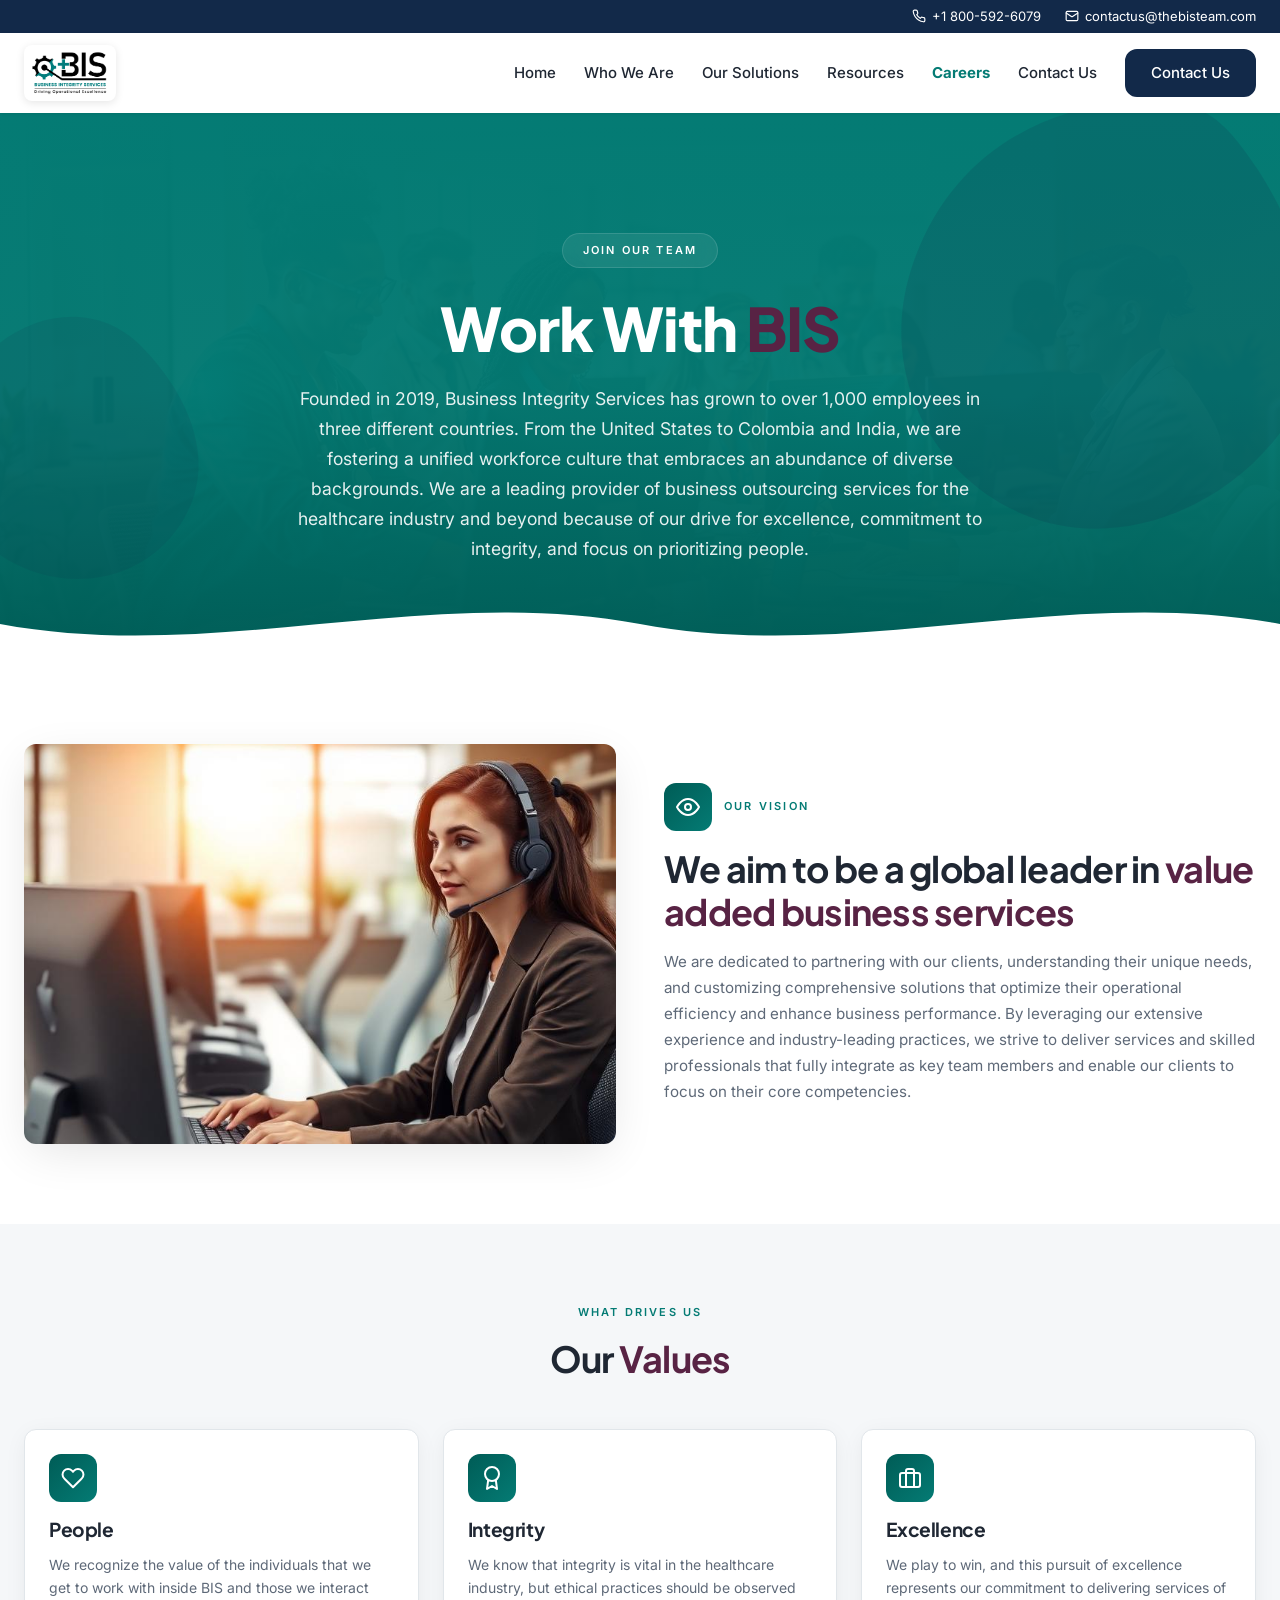
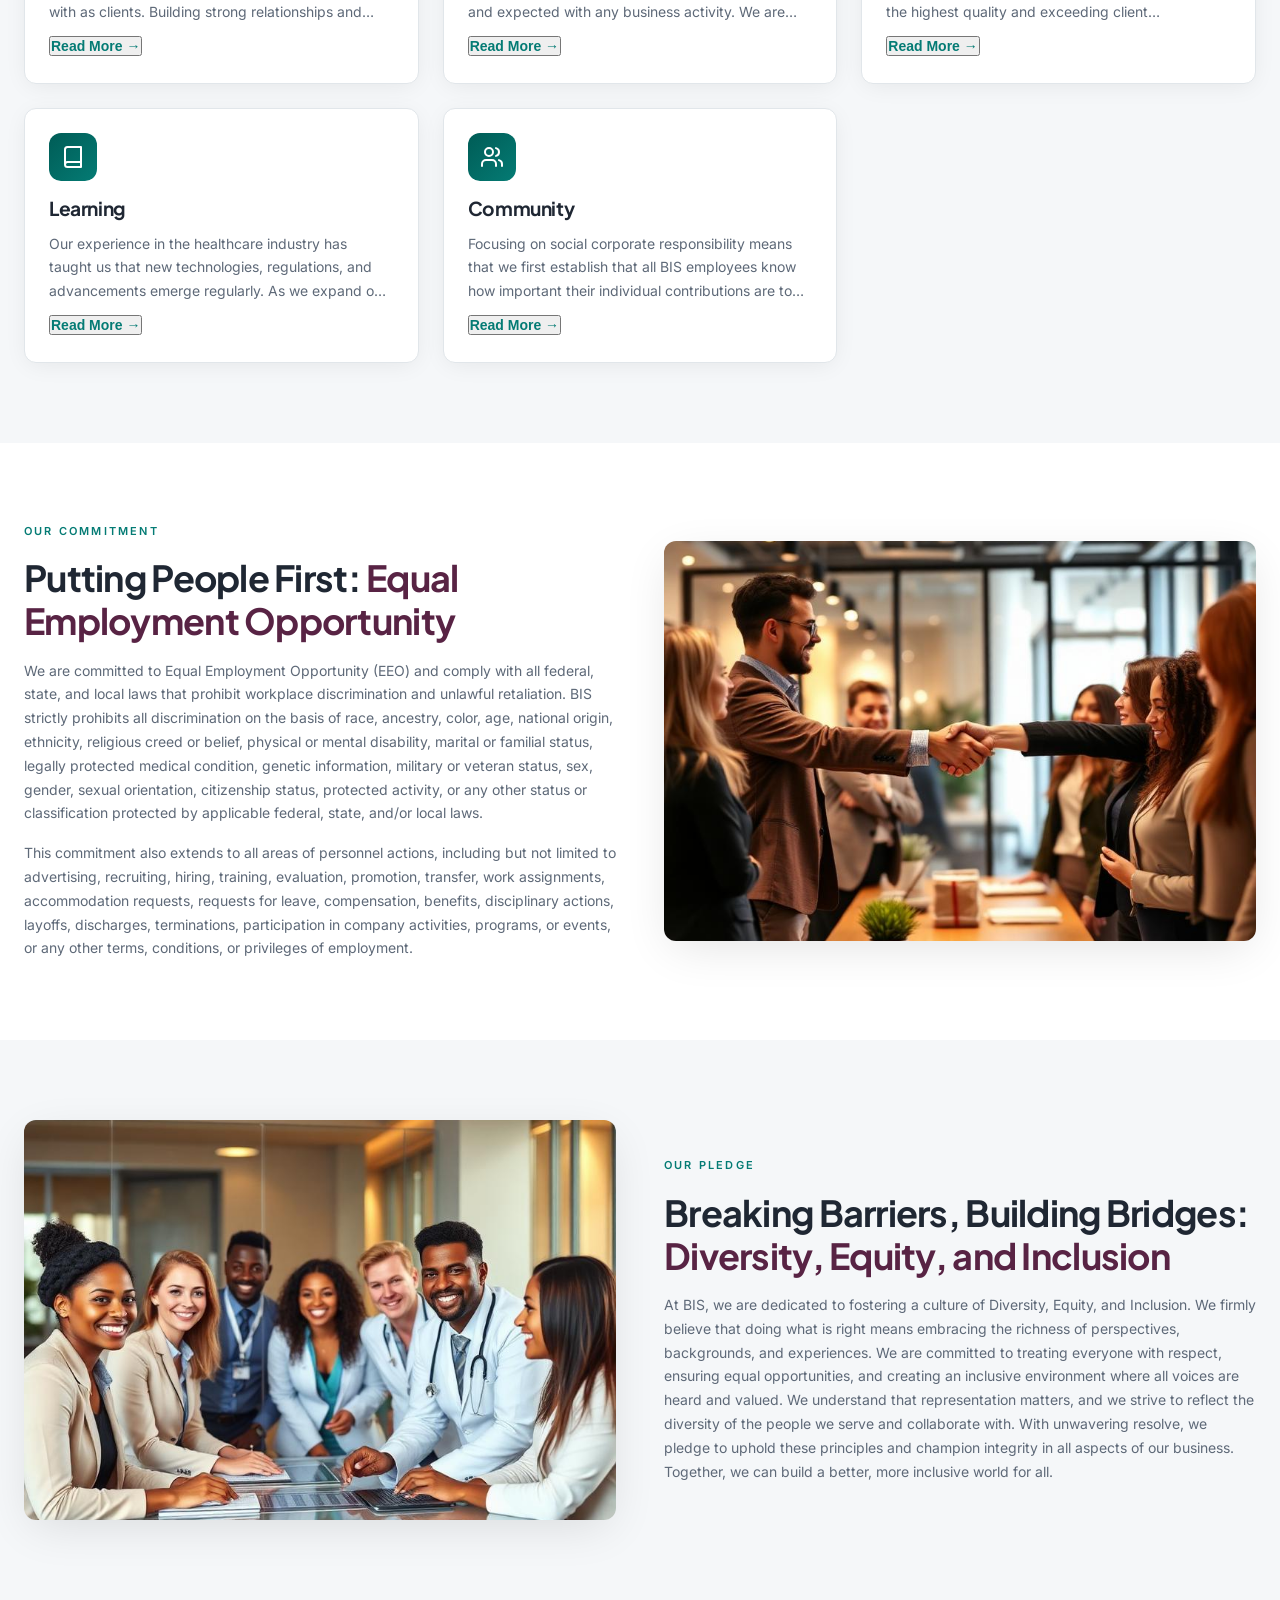
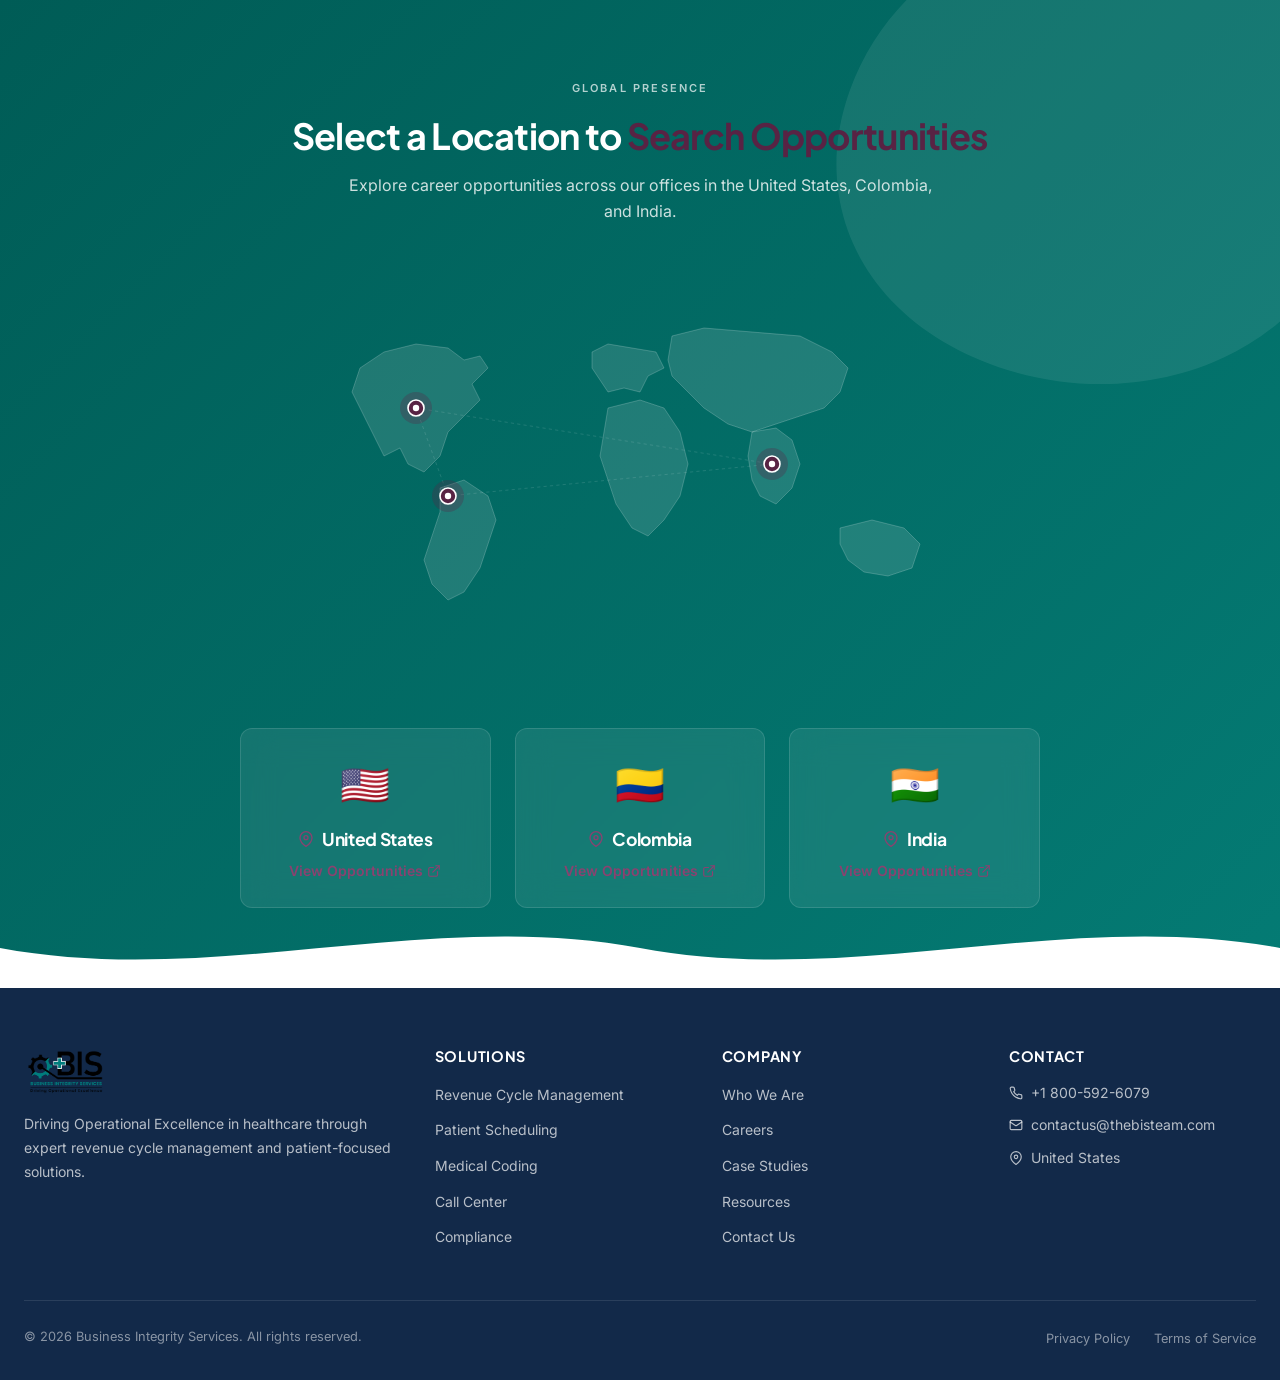
==== bis-careers.html @ 7040724e "Changes Co-authored-by: nihaafthm-ai <238496490+nihaafthm-ai@users.noreply.github.com>" ====
<!DOCTYPE html>
<html lang="en">
<head>
<meta charset="UTF-8"/>
<meta name="viewport" content="width=device-width, initial-scale=1.0"/>
<title>Careers - Business Integrity Services</title>
<meta name="description" content="Join the BIS team. Explore career opportunities across the United States, Colombia, and India."/>
<link rel="preconnect" href="https://fonts.googleapis.com"/>
<link rel="preconnect" href="https://fonts.gstatic.com" crossorigin/>
<link href="https://fonts.googleapis.com/css2?family=Plus+Jakarta+Sans:wght@400;500;600;700;800&family=Inter:wght@300;400;500;600;700;800&display=swap" rel="stylesheet"/>
<style>
*,*::before,*::after{box-sizing:border-box;margin:0;padding:0}
:root{
--teal:#047B74;--teal-dark:#005c56;--navy:hsl(215,60%,18%);--navy-light:hsl(215,45%,28%);
--gold:hsl(322,43%,24%);--gold-light:hsl(322,35%,40%);
--bg:#ffffff;--fg:hsl(215,25%,16%);--muted:hsl(215,12%,42%);--section-alt:hsl(210,25%,97%);
--border:hsl(210,18%,90%);--radius:0.75rem;
}
body{font-family:'Inter',sans-serif;color:var(--fg);background:var(--bg);-webkit-font-smoothing:antialiased;line-height:1.6}
h1,h2,h3,h4,h5,h6{font-family:'Plus Jakarta Sans',sans-serif !important;letter-spacing:-0.02em;line-height:1.2}
a{text-decoration:none;color:inherit}
img{max-width:100%;height:auto;display:block}

/* Navbar */
.topbar{background:var(--navy);color:#fff;padding:6px 0;font-size:13px}
.topbar-inner{max-width:1280px;margin:0 auto;padding:0 24px;display:flex;justify-content:flex-end;gap:24px;align-items:center}
.topbar a{color:#fff;display:flex;align-items:center;gap:6px}
.navbar{background:#fff;padding:12px 0;position:sticky;top:0;z-index:100;box-shadow:0 1px 3px rgba(0,0,0,0.08)}
.nav-inner{max-width:1280px;margin:0 auto;padding:0 24px;display:flex;align-items:center;justify-content:space-between}
.nav-logo img{height:56px;width:auto;padding:4px;background:#fff;border-radius:8px;box-shadow:0 2px 8px rgba(0,0,0,0.1)}
.nav-links{display:flex;gap:28px;align-items:center}
.nav-links a{font-weight:500;color:var(--fg);font-size:15px;transition:color 0.2s}
.nav-links a:hover{color:var(--teal)}
.nav-cta{background:var(--navy);color:#fff !important;padding:10px 24px;border-radius:var(--radius);font-weight:600;border:2px solid var(--navy);transition:all 0.3s}
.nav-cta:hover{background:transparent;color:var(--navy) !important}

/* Hero */
.hero{position:relative;padding:120px 0 100px;overflow:hidden;background:linear-gradient(135deg,var(--teal-dark),var(--teal))}
.hero-bg{position:absolute;inset:0}
.hero-bg img{width:100%;height:100%;object-fit:cover;opacity:0.2}
.hero-overlay{position:absolute;inset:0;background:linear-gradient(180deg,rgba(4,123,116,1) 0%,rgba(4,123,116,0.85) 50%,rgba(0,92,86,1) 100%)}
.hero-content{position:relative;z-index:2;max-width:800px;margin:0 auto;padding:0 24px;text-align:center;color:#fff}
.hero-badge{display:inline-block;padding:8px 20px;border-radius:999px;font-size:11px;font-weight:600;letter-spacing:0.2em;text-transform:uppercase;background:rgba(255,255,255,0.08);backdrop-filter:blur(16px);border:1px solid rgba(255,255,255,0.12);margin-bottom:24px}
.hero h1{font-size:clamp(2.5rem,5vw,3.75rem);font-weight:800;margin-bottom:20px}
.hero h1 span{color:var(--gold)}
.hero p{font-size:clamp(0.95rem,1.5vw,1.1rem);opacity:0.9;line-height:1.7;max-width:700px;margin:0 auto}
.hero-wave{position:absolute;bottom:0;left:0;right:0;line-height:0}
.hero-wave svg{display:block;width:100%;height:80px}

/* Sections */
.section{padding:80px 0;position:relative;overflow:hidden}
.section-alt{background:var(--section-alt)}
.container{max-width:1280px;margin:0 auto;padding:0 24px}
.section-label{text-transform:uppercase;letter-spacing:0.2em;font-size:11px;font-weight:600;color:var(--teal);margin-bottom:16px}
.section-title{font-size:clamp(1.8rem,3vw,2.25rem);font-weight:700;margin-bottom:16px;color:var(--fg)}
.section-title span{color:var(--gold)}

/* Grid layouts */
.grid-2{display:grid;grid-template-columns:1fr 1fr;gap:48px;align-items:center}
@media(max-width:768px){.grid-2{grid-template-columns:1fr;gap:32px}}
.rounded-img{border-radius:var(--radius);box-shadow:0 12px 48px -8px rgba(0,0,0,0.12);width:100%;height:400px;object-fit:cover}

/* Icon box */
.icon-box{width:48px;height:48px;border-radius:12px;background:linear-gradient(135deg,var(--teal-dark),var(--teal));display:flex;align-items:center;justify-content:center;margin-bottom:16px}
.icon-box svg{width:24px;height:24px;color:#fff;stroke:#fff;fill:none;stroke-width:2;stroke-linecap:round;stroke-linejoin:round}
.icon-row{display:flex;align-items:center;gap:12px;margin-bottom:16px}
.icon-row .icon-box{margin-bottom:0}

/* Values */
.values-grid{display:grid;grid-template-columns:repeat(3,1fr);gap:24px}
@media(max-width:960px){.values-grid{grid-template-columns:repeat(2,1fr)}}
@media(max-width:600px){.values-grid{grid-template-columns:1fr}}
.value-card{background:#fff;border-radius:var(--radius);padding:24px;border:1px solid var(--border);box-shadow:0 4px 24px -4px rgba(0,0,0,0.08);transition:all 0.3s;cursor:pointer}
.value-card:hover{border-color:rgba(4,123,116,0.2);box-shadow:0 12px 48px -8px rgba(0,0,0,0.12);transform:translateY(-2px)}
.value-card h3{font-size:1.2rem;font-weight:700;margin-bottom:12px}
.value-card p{font-size:0.875rem;color:var(--muted);line-height:1.7}
.value-card .read-more{display:inline-flex;align-items:center;gap:4px;margin-top:12px;font-size:0.875rem;font-weight:600;color:var(--teal);transition:gap 0.2s}
.value-card:hover .read-more{gap:8px}
.line-clamp-3{display:-webkit-box;-webkit-line-clamp:3;-webkit-box-orient:vertical;overflow:hidden}

/* Map Section */
.map-section{background:linear-gradient(135deg,var(--teal-dark),var(--teal));color:#fff;padding:80px 0;position:relative;overflow:hidden}
.map-section .section-label{color:rgba(255,255,255,0.7)}
.map-section .section-title{color:#fff}
.map-section p{color:rgba(255,255,255,0.8)}
.map-svg{max-width:800px;margin:0 auto 48px}
.location-grid{display:grid;grid-template-columns:repeat(3,1fr);gap:24px;max-width:800px;margin:0 auto}
@media(max-width:600px){.location-grid{grid-template-columns:1fr}}
.location-card{background:rgba(255,255,255,0.08);backdrop-filter:blur(16px);border:1px solid rgba(255,255,255,0.12);border-radius:var(--radius);padding:24px;text-align:center;transition:all 0.3s}
.location-card:hover{background:rgba(255,255,255,0.15)}
.location-card .flag{font-size:2.5rem;margin-bottom:12px}
.location-card h3{font-size:1.1rem;font-weight:700;display:flex;align-items:center;justify-content:center;gap:8px;margin-bottom:8px}
.location-card .link{display:inline-flex;align-items:center;gap:4px;font-size:0.875rem;font-weight:600;color:var(--gold-light);transition:gap 0.2s}
.location-card:hover .link{gap:8px}
.map-wave{position:absolute;bottom:0;left:0;right:0;line-height:0}
.map-wave svg{display:block;width:100%;height:80px}

/* Footer */
.footer{background:var(--navy);color:#fff;padding:60px 0 30px}
.footer-grid{display:grid;grid-template-columns:1.5fr 1fr 1fr 1fr;gap:40px;margin-bottom:40px}
@media(max-width:768px){.footer-grid{grid-template-columns:1fr 1fr;gap:30px}}
@media(max-width:480px){.footer-grid{grid-template-columns:1fr}}
.footer-logo img{height:48px;margin-bottom:16px}
.footer-desc{font-size:0.875rem;color:rgba(255,255,255,0.7);line-height:1.7}
.footer h4{font-size:0.9rem;font-weight:700;margin-bottom:16px;text-transform:uppercase;letter-spacing:0.05em}
.footer ul{list-style:none}
.footer ul li{margin-bottom:10px}
.footer ul a{font-size:0.875rem;color:rgba(255,255,255,0.7);transition:color 0.2s}
.footer ul a:hover{color:#fff}
.footer-bottom{border-top:1px solid rgba(255,255,255,0.1);padding-top:24px;display:flex;justify-content:space-between;align-items:center;flex-wrap:wrap;gap:12px}
.footer-bottom p{font-size:0.8rem;color:rgba(255,255,255,0.5)}
.footer-bottom a{font-size:0.8rem;color:rgba(255,255,255,0.5);margin-left:24px}

/* Animations */
@keyframes pulse-soft{0%,100%{opacity:1}50%{opacity:0.5}}
.pulse{animation:pulse-soft 3s ease-in-out infinite}
@keyframes float{0%,100%{transform:translateY(0)}50%{transform:translateY(-12px)}}
.float{animation:float 6s ease-in-out infinite}

/* Blobs */
.blob{position:absolute;pointer-events:none;opacity:0.1}

/* Intersection Observer animations */
.reveal{opacity:0;transform:translateY(30px);transition:opacity 0.7s ease,transform 0.7s ease}
.reveal.visible{opacity:1;transform:translateY(0)}
.reveal-left{opacity:0;transform:translateX(-40px);transition:opacity 0.7s ease,transform 0.7s ease}
.reveal-left.visible{opacity:1;transform:translateX(0)}
.reveal-right{opacity:0;transform:translateX(40px);transition:opacity 0.7s ease,transform 0.7s ease}
.reveal-right.visible{opacity:1;transform:translateX(0)}

/* MapPin SVG icon inline */
.icon-pin{width:16px;height:16px;stroke:var(--gold-light);fill:none;stroke-width:2;stroke-linecap:round;stroke-linejoin:round;flex-shrink:0}
</style>
</head>
<body>

<!-- Top Bar -->
<div class="topbar">
<div class="topbar-inner">
<a href="tel:+18005926079"><svg width="14" height="14" viewBox="0 0 24 24" fill="none" stroke="currentColor" stroke-width="2" stroke-linecap="round" stroke-linejoin="round"><path d="M22 16.92v3a2 2 0 01-2.18 2 19.79 19.79 0 01-8.63-3.07 19.5 19.5 0 01-6-6 19.79 19.79 0 01-3.07-8.67A2 2 0 014.11 2h3a2 2 0 012 1.72c.127.96.361 1.903.7 2.81a2 2 0 01-.45 2.11L8.09 9.91a16 16 0 006 6l1.27-1.27a2 2 0 012.11-.45c.907.339 1.85.573 2.81.7A2 2 0 0122 16.92z"/></svg>+1 800-592-6079</a>
<a href="mailto:contactus@thebisteam.com"><svg width="14" height="14" viewBox="0 0 24 24" fill="none" stroke="currentColor" stroke-width="2" stroke-linecap="round" stroke-linejoin="round"><rect width="20" height="16" x="2" y="4" rx="2"/><path d="m22 7-8.97 5.7a1.94 1.94 0 01-2.06 0L2 7"/></svg>contactus@thebisteam.com</a>
</div>
</div>

<!-- Navbar -->
<nav class="navbar">
<div class="nav-inner">
<a href="https://businessintegrityservices.com/" class="nav-logo"><img src="[data-uri]" alt="BIS Logo"/></a>
<div class="nav-links">
<a href="https://businessintegrityservices.com/">Home</a>
<a href="https://businessintegrityservices.com/who-we-are-old/">Who We Are</a>
<a href="https://businessintegrityservices.com/our-solutions/">Our Solutions</a>
<a href="https://businessintegrityservices.com/blogs/">Resources</a>
<a href="https://businessintegrityservices.com/careers/" style="color:var(--teal);font-weight:700">Careers</a>
<a href="https://businessintegrityservices.com/contact-us/">Contact Us</a>
<a href="https://businessintegrityservices.com/contact-us/" class="nav-cta">Contact Us</a>
</div>
</div>
</nav>

<!-- Hero Section -->
<section class="hero">
<div class="hero-bg"><img src="[data-uri]" alt=""/><div class="hero-overlay"></div></div>
<!-- Blob decorations -->
<svg class="blob float" style="right:-80px;top:-40px;width:500px;height:500px;opacity:0.15" viewBox="0 0 500 500"><path d="M400 100C450 180 480 280 420 360C360 440 250 480 160 440C70 400 20 300 50 200C80 100 160 40 260 30C340 22 360 40 400 100Z" fill="hsl(215,60%,18%)"/></svg>
<svg class="blob float" style="left:-60px;top:33%;width:300px;height:300px;opacity:0.1" viewBox="0 0 300 300"><path d="M200 50C250 100 280 170 240 230C200 290 120 300 60 260C0 220 -10 140 30 80C70 20 150 0 200 50Z" fill="hsl(215,60%,18%)"/></svg>
<div class="hero-content">
<div class="hero-badge">Join Our Team</div>
<h1>Work With <span>BIS</span></h1>
<p>Founded in 2019, Business Integrity Services has grown to over 1,000 employees in three different countries. From the United States to Colombia and India, we are fostering a unified workforce culture that embraces an abundance of diverse backgrounds. We are a leading provider of business outsourcing services for the healthcare industry and beyond because of our drive for excellence, commitment to integrity, and focus on prioritizing people.</p>
</div>
<div class="hero-wave"><svg viewBox="0 0 1440 80" preserveAspectRatio="none"><path d="M0 40C240 80 480 0 720 40C960 80 1200 0 1440 40V80H0Z" fill="#ffffff"/></svg></div>
</section>

<!-- Our Vision -->
<section class="section">
<div class="container">
<div class="grid-2">
<div class="reveal-left"><img src="[data-uri]" alt="Our Vision" class="rounded-img"/></div>
<div class="reveal-right">
<div class="icon-row">
<div class="icon-box"><svg viewBox="0 0 24 24"><path d="M1 12s4-8 11-8 11 8 11 8-4 8-11 8-11-8-11-8z"/><circle cx="12" cy="12" r="3"/></svg></div>
<p class="section-label" style="margin-bottom:0">Our Vision</p>
</div>
<h2 class="section-title">We aim to be a global leader in <span>value added business services</span></h2>
<p style="color:var(--muted);font-size:0.95rem;line-height:1.7">We are dedicated to partnering with our clients, understanding their unique needs, and customizing comprehensive solutions that optimize their operational efficiency and enhance business performance. By leveraging our extensive experience and industry-leading practices, we strive to deliver services and skilled professionals that fully integrate as key team members and enable our clients to focus on their core competencies.</p>
</div>
</div>
</div>
</section>

<!-- Our Values -->
<section class="section section-alt">
<div class="container">
<div style="text-align:center;margin-bottom:48px">
<p class="section-label reveal">What Drives Us</p>
<h2 class="section-title reveal" style="transition-delay:0.1s">Our <span>Values</span></h2>
</div>
<div class="values-grid">

<div class="value-card reveal" style="transition-delay:0s">
<div class="icon-box"><svg viewBox="0 0 24 24"><path d="M20.84 4.61a5.5 5.5 0 00-7.78 0L12 5.67l-1.06-1.06a5.5 5.5 0 00-7.78 7.78l1.06 1.06L12 21.23l7.78-7.78 1.06-1.06a5.5 5.5 0 000-7.78z"/></svg></div>
<h3>People</h3>
<p class="line-clamp-3" id="val0">We recognize the value of the individuals that we get to work with inside BIS and those we interact with as clients. Building strong relationships and understanding the unique perspectives of every person we do business with are the cornerstones to our operational excellence. Valuing people also involves prioritizing employee well-being and fostering a positive work culture that promotes collaboration and mutual respect.</p>
<button class="read-more" onclick="toggleVal(0)">Read More →</button>
</div>

<div class="value-card reveal" style="transition-delay:0.1s">
<div class="icon-box"><svg viewBox="0 0 24 24"><circle cx="12" cy="8" r="7"/><path d="M8.21 13.89L7 23l5-3 5 3-1.21-9.12"/></svg></div>
<h3>Integrity</h3>
<p class="line-clamp-3" id="val1">We know that integrity is vital in the healthcare industry, but ethical practices should be observed and expected with any business activity. We are dedicated to upholding the highest standards of honesty, transparency, and ethical conduct. This involves maintaining confidentiality, ensuring data security, and complying with all relevant laws and regulations.</p>
<button class="read-more" onclick="toggleVal(1)">Read More →</button>
</div>

<div class="value-card reveal" style="transition-delay:0.2s">
<div class="icon-box"><svg viewBox="0 0 24 24"><rect width="20" height="14" x="2" y="7" rx="2" ry="2"/><path d="M16 21V5a2 2 0 00-2-2h-4a2 2 0 00-2 2v16"/></svg></div>
<h3>Excellence</h3>
<p class="line-clamp-3" id="val2">We play to win, and this pursuit of excellence represents our commitment to delivering services of the highest quality and exceeding client expectations. This also means that we consistently strive for improvement, embrace innovation, and get ahead of industry trends and best practices.</p>
<button class="read-more" onclick="toggleVal(2)">Read More →</button>
</div>

<div class="value-card reveal" style="transition-delay:0.3s">
<div class="icon-box"><svg viewBox="0 0 24 24"><path d="M4 19.5v-15A2.5 2.5 0 016.5 2H20v20H6.5a2.5 2.5 0 01 0-5H20"/></svg></div>
<h3>Learning</h3>
<p class="line-clamp-3" id="val3">Our experience in the healthcare industry has taught us that new technologies, regulations, and advancements emerge regularly. As we expand our portfolio across many diverse industries, we value opportunities for education and professional development. This involves fostering a culture of learning within BIS.</p>
<button class="read-more" onclick="toggleVal(3)">Read More →</button>
</div>

<div class="value-card reveal" style="transition-delay:0.4s">
<div class="icon-box"><svg viewBox="0 0 24 24"><path d="M16 21v-2a4 4 0 00-4-4H6a4 4 0 00-4 4v2"/><circle cx="9" cy="7" r="4"/><path d="M22 21v-2a4 4 0 00-3-3.87"/><path d="M16 3.13a4 4 0 010 7.75"/></svg></div>
<h3>Community</h3>
<p class="line-clamp-3" id="val4">Focusing on social corporate responsibility means that we first establish that all BIS employees know how important their individual contributions are to our operations. As an internal community, we aim to create a culture that is supportive and collaborative.</p>
<button class="read-more" onclick="toggleVal(4)">Read More →</button>
</div>

</div>
</div>
</section>

<!-- EEO -->
<section class="section">
<div class="container">
<div class="grid-2">
<div class="reveal-left">
<p class="section-label">Our Commitment</p>
<h2 class="section-title">Putting People First: <span>Equal Employment Opportunity</span></h2>
<p style="color:var(--muted);font-size:0.875rem;line-height:1.7;margin-bottom:16px">We are committed to Equal Employment Opportunity (EEO) and comply with all federal, state, and local laws that prohibit workplace discrimination and unlawful retaliation. BIS strictly prohibits all discrimination on the basis of race, ancestry, color, age, national origin, ethnicity, religious creed or belief, physical or mental disability, marital or familial status, legally protected medical condition, genetic information, military or veteran status, sex, gender, sexual orientation, citizenship status, protected activity, or any other status or classification protected by applicable federal, state, and/or local laws.</p>
<p style="color:var(--muted);font-size:0.875rem;line-height:1.7">This commitment also extends to all areas of personnel actions, including but not limited to advertising, recruiting, hiring, training, evaluation, promotion, transfer, work assignments, accommodation requests, requests for leave, compensation, benefits, disciplinary actions, layoffs, discharges, terminations, participation in company activities, programs, or events, or any other terms, conditions, or privileges of employment.</p>
</div>
<div class="reveal-right"><img src="[data-uri]" alt="Equal Employment Opportunity" class="rounded-img"/></div>
</div>
</div>
</section>

<!-- DEI -->
<section class="section section-alt">
<div class="container">
<div class="grid-2">
<div class="reveal-left"><img src="[data-uri]" alt="Diversity, Equity, and Inclusion" class="rounded-img"/></div>
<div class="reveal-right">
<p class="section-label">Our Pledge</p>
<h2 class="section-title">Breaking Barriers, Building Bridges: <span>Diversity, Equity, and Inclusion</span></h2>
<p style="color:var(--muted);font-size:0.875rem;line-height:1.7">At BIS, we are dedicated to fostering a culture of Diversity, Equity, and Inclusion. We firmly believe that doing what is right means embracing the richness of perspectives, backgrounds, and experiences. We are committed to treating everyone with respect, ensuring equal opportunities, and creating an inclusive environment where all voices are heard and valued. We understand that representation matters, and we strive to reflect the diversity of the people we serve and collaborate with. With unwavering resolve, we pledge to uphold these principles and champion integrity in all aspects of our business. Together, we can build a better, more inclusive world for all.</p>
</div>
</div>
</div>
</section>

<!-- World Map / Locations -->
<section class="map-section">
<!-- Blob -->
<svg class="blob" style="right:-120px;top:-80px;width:600px;height:500px;opacity:0.08" viewBox="0 0 600 500"><path d="M480 80C540 160 580 280 510 370C440 460 300 490 180 440C60 390 10 280 50 170C90 60 200 -10 330 10C430 25 430 20 480 80Z" fill="#fff"/></svg>
<div class="container" style="position:relative;z-index:2">
<div style="text-align:center;margin-bottom:48px">
<p class="section-label reveal">Global Presence</p>
<h2 class="section-title reveal" style="transition-delay:0.1s;color:#fff">Select a Location to <span>Search Opportunities</span></h2>
<p class="reveal" style="transition-delay:0.2s;max-width:600px;margin:0 auto">Explore career opportunities across our offices in the United States, Colombia, and India.</p>
</div>

<!-- World Map SVG -->
<div class="map-svg reveal" style="transition-delay:0.3s">
<svg viewBox="0 0 1000 500" fill="none" style="width:100%">
<!-- Continents -->
<path d="M150 120 L180 100 L220 90 L260 95 L280 110 L300 105 L310 120 L290 140 L300 160 L280 180 L260 200 L250 230 L230 250 L210 240 L200 220 L180 230 L170 210 L160 190 L150 170 L140 150Z" fill="#fff" fill-opacity="0.12" stroke="#fff" stroke-opacity="0.25" stroke-width="1"/>
<path d="M250 270 L280 260 L310 280 L320 310 L310 340 L300 370 L280 400 L260 410 L240 390 L230 360 L240 330 L250 300Z" fill="#fff" fill-opacity="0.12" stroke="#fff" stroke-opacity="0.25" stroke-width="1"/>
<path d="M440 100 L460 90 L490 95 L520 100 L530 120 L510 130 L500 150 L480 145 L460 150 L450 135 L440 120Z" fill="#fff" fill-opacity="0.12" stroke="#fff" stroke-opacity="0.25" stroke-width="1"/>
<path d="M460 170 L500 160 L530 170 L550 200 L560 240 L550 280 L530 310 L510 330 L490 320 L470 290 L460 260 L450 230 L455 200Z" fill="#fff" fill-opacity="0.12" stroke="#fff" stroke-opacity="0.25" stroke-width="1"/>
<path d="M540 80 L580 70 L640 75 L700 80 L740 100 L760 120 L750 150 L730 170 L700 180 L670 190 L640 200 L610 190 L580 170 L560 150 L540 130 L535 110Z" fill="#fff" fill-opacity="0.12" stroke="#fff" stroke-opacity="0.25" stroke-width="1"/>
<path d="M640 200 L670 195 L690 210 L700 240 L690 270 L670 290 L650 280 L640 260 L635 230Z" fill="#fff" fill-opacity="0.12" stroke="#fff" stroke-opacity="0.25" stroke-width="1"/>
<path d="M750 320 L790 310 L830 320 L850 340 L840 370 L810 380 L780 375 L760 360 L750 340Z" fill="#fff" fill-opacity="0.12" stroke="#fff" stroke-opacity="0.25" stroke-width="1"/>
<!-- Lines -->
<line x1="220" y1="170" x2="260" y2="280" stroke="#fff" stroke-opacity="0.15" stroke-width="1" stroke-dasharray="4 4"/>
<line x1="260" y1="280" x2="665" y2="240" stroke="#fff" stroke-opacity="0.15" stroke-width="1" stroke-dasharray="4 4"/>
<line x1="220" y1="170" x2="665" y2="240" stroke="#fff" stroke-opacity="0.15" stroke-width="1" stroke-dasharray="4 4"/>
<!-- Markers -->
<circle cx="220" cy="170" r="20" fill="hsl(322,43%,24%)" fill-opacity="0.3" class="pulse"/>
<circle cx="220" cy="170" r="10" fill="hsl(322,43%,24%)" stroke="#fff" stroke-width="2"/>
<circle cx="220" cy="170" r="4" fill="#fff"/>
<circle cx="260" cy="280" r="20" fill="hsl(322,43%,24%)" fill-opacity="0.3" class="pulse" style="animation-delay:0.5s"/>
<circle cx="260" cy="280" r="10" fill="hsl(322,43%,24%)" stroke="#fff" stroke-width="2"/>
<circle cx="260" cy="280" r="4" fill="#fff"/>
<circle cx="665" cy="240" r="20" fill="hsl(322,43%,24%)" fill-opacity="0.3" class="pulse" style="animation-delay:1s"/>
<circle cx="665" cy="240" r="10" fill="hsl(322,43%,24%)" stroke="#fff" stroke-width="2"/>
<circle cx="665" cy="240" r="4" fill="#fff"/>
</svg>
</div>

<!-- Location Cards -->
<div class="location-grid">
<a href="https://workforcenow.adp.com/mascsr/default/mdf/recruitment/recruitment.html?cid=d8f698f0-12a4-46d5-b191-1e5220d8ba12&ccId=19000101_000001&type=JS&lang=en_US" target="_blank" rel="noopener noreferrer" class="location-card reveal" style="transition-delay:0.4s">
<div class="flag">🇺🇸</div>
<h3><svg class="icon-pin" viewBox="0 0 24 24"><path d="M21 10c0 7-9 13-9 13s-9-6-9-13a9 9 0 0118 0z"/><circle cx="12" cy="10" r="3"/></svg> United States</h3>
<span class="link">View Opportunities <svg width="14" height="14" viewBox="0 0 24 24" fill="none" stroke="currentColor" stroke-width="2" stroke-linecap="round" stroke-linejoin="round"><path d="M18 13v6a2 2 0 01-2 2H5a2 2 0 01-2-2V8a2 2 0 012-2h6"/><polyline points="15 3 21 3 21 9"/><line x1="10" y1="14" x2="21" y2="3"/></svg></span>
</a>
<a href="https://businessintegrityservices.com/job-listing/" target="_blank" rel="noopener noreferrer" class="location-card reveal" style="transition-delay:0.55s">
<div class="flag">🇨🇴</div>
<h3><svg class="icon-pin" viewBox="0 0 24 24"><path d="M21 10c0 7-9 13-9 13s-9-6-9-13a9 9 0 0118 0z"/><circle cx="12" cy="10" r="3"/></svg> Colombia</h3>
<span class="link">View Opportunities <svg width="14" height="14" viewBox="0 0 24 24" fill="none" stroke="currentColor" stroke-width="2" stroke-linecap="round" stroke-linejoin="round"><path d="M18 13v6a2 2 0 01-2 2H5a2 2 0 01-2-2V8a2 2 0 012-2h6"/><polyline points="15 3 21 3 21 9"/><line x1="10" y1="14" x2="21" y2="3"/></svg></span>
</a>
<a href="https://businessintegrityservices.com/careers/job-listing/" target="_blank" rel="noopener noreferrer" class="location-card reveal" style="transition-delay:0.7s">
<div class="flag">🇮🇳</div>
<h3><svg class="icon-pin" viewBox="0 0 24 24"><path d="M21 10c0 7-9 13-9 13s-9-6-9-13a9 9 0 0118 0z"/><circle cx="12" cy="10" r="3"/></svg> India</h3>
<span class="link">View Opportunities <svg width="14" height="14" viewBox="0 0 24 24" fill="none" stroke="currentColor" stroke-width="2" stroke-linecap="round" stroke-linejoin="round"><path d="M18 13v6a2 2 0 01-2 2H5a2 2 0 01-2-2V8a2 2 0 012-2h6"/><polyline points="15 3 21 3 21 9"/><line x1="10" y1="14" x2="21" y2="3"/></svg></span>
</a>
</div>
</div>
<div class="map-wave"><svg viewBox="0 0 1440 80" preserveAspectRatio="none"><path d="M0 40C240 80 480 0 720 40C960 80 1200 0 1440 40V80H0Z" fill="#ffffff"/></svg></div>
</section>

<!-- Footer -->
<footer class="footer">
<div class="container">
<div class="footer-grid">
<div>
<div class="footer-logo"><img src="[data-uri]" alt="BIS Logo"/></div>
<p class="footer-desc">Driving Operational Excellence in healthcare through expert revenue cycle management and patient-focused solutions.</p>
</div>
<div>
<h4>Solutions</h4>
<ul>
<li><a href="https://businessintegrityservices.com/revenue-cycle-management-solutions/">Revenue Cycle Management</a></li>
<li><a href="https://businessintegrityservices.com/patient-experience-solutions/">Patient Scheduling</a></li>
<li><a href="https://businessintegrityservices.com/our-solutions/">Medical Coding</a></li>
<li><a href="https://businessintegrityservices.com/our-solutions/">Call Center</a></li>
<li><a href="https://businessintegrityservices.com/our-solutions/">Compliance</a></li>
</ul>
</div>
<div>
<h4>Company</h4>
<ul>
<li><a href="https://businessintegrityservices.com/who-we-are-old/">Who We Are</a></li>
<li><a href="https://businessintegrityservices.com/careers/">Careers</a></li>
<li><a href="https://businessintegrityservices.com/case-studies/">Case Studies</a></li>
<li><a href="https://businessintegrityservices.com/blogs/">Resources</a></li>
<li><a href="https://businessintegrityservices.com/contact-us/">Contact Us</a></li>
</ul>
</div>
<div>
<h4>Contact</h4>
<ul>
<li><a href="tel:+18005926079" style="display:flex;align-items:center;gap:8px"><svg width="14" height="14" viewBox="0 0 24 24" fill="none" stroke="currentColor" stroke-width="2" stroke-linecap="round" stroke-linejoin="round"><path d="M22 16.92v3a2 2 0 01-2.18 2 19.79 19.79 0 01-8.63-3.07 19.5 19.5 0 01-6-6 19.79 19.79 0 01-3.07-8.67A2 2 0 014.11 2h3a2 2 0 012 1.72c.127.96.361 1.903.7 2.81a2 2 0 01-.45 2.11L8.09 9.91a16 16 0 006 6l1.27-1.27a2 2 0 012.11-.45c.907.339 1.85.573 2.81.7A2 2 0 0122 16.92z"/></svg>+1 800-592-6079</a></li>
<li><a href="mailto:contactus@thebisteam.com" style="display:flex;align-items:center;gap:8px"><svg width="14" height="14" viewBox="0 0 24 24" fill="none" stroke="currentColor" stroke-width="2" stroke-linecap="round" stroke-linejoin="round"><rect width="20" height="16" x="2" y="4" rx="2"/><path d="m22 7-8.97 5.7a1.94 1.94 0 01-2.06 0L2 7"/></svg>contactus@thebisteam.com</a></li>
<li style="display:flex;align-items:center;gap:8px;color:rgba(255,255,255,0.7);font-size:0.875rem"><svg width="14" height="14" viewBox="0 0 24 24" fill="none" stroke="currentColor" stroke-width="2" stroke-linecap="round" stroke-linejoin="round"><path d="M21 10c0 7-9 13-9 13s-9-6-9-13a9 9 0 0118 0z"/><circle cx="12" cy="10" r="3"/></svg>United States</li>
</ul>
</div>
</div>
<div class="footer-bottom">
<p>&copy; 2026 Business Integrity Services. All rights reserved.</p>
<div><a href="https://businessintegrityservices.com/privacy-policy/">Privacy Policy</a><a href="#">Terms of Service</a></div>
</div>
</div>
</footer>

<script>
// Intersection Observer for reveal animations
document.addEventListener('DOMContentLoaded',function(){
const els=document.querySelectorAll('.reveal,.reveal-left,.reveal-right');
const obs=new IntersectionObserver(function(entries){
entries.forEach(function(e){if(e.isIntersecting){e.target.classList.add('visible');obs.unobserve(e.target)}})
},{threshold:0.1});
els.forEach(function(el){obs.observe(el)});
});

// Toggle value card expansion
function toggleVal(i){
var p=document.getElementById('val'+i);
var btn=p.parentElement.querySelector('.read-more');
if(p.classList.contains('line-clamp-3')){
p.classList.remove('line-clamp-3');
btn.textContent='Show Less →';
}else{
p.classList.add('line-clamp-3');
btn.textContent='Read More →';
}
}
</script>
</body>
</html>
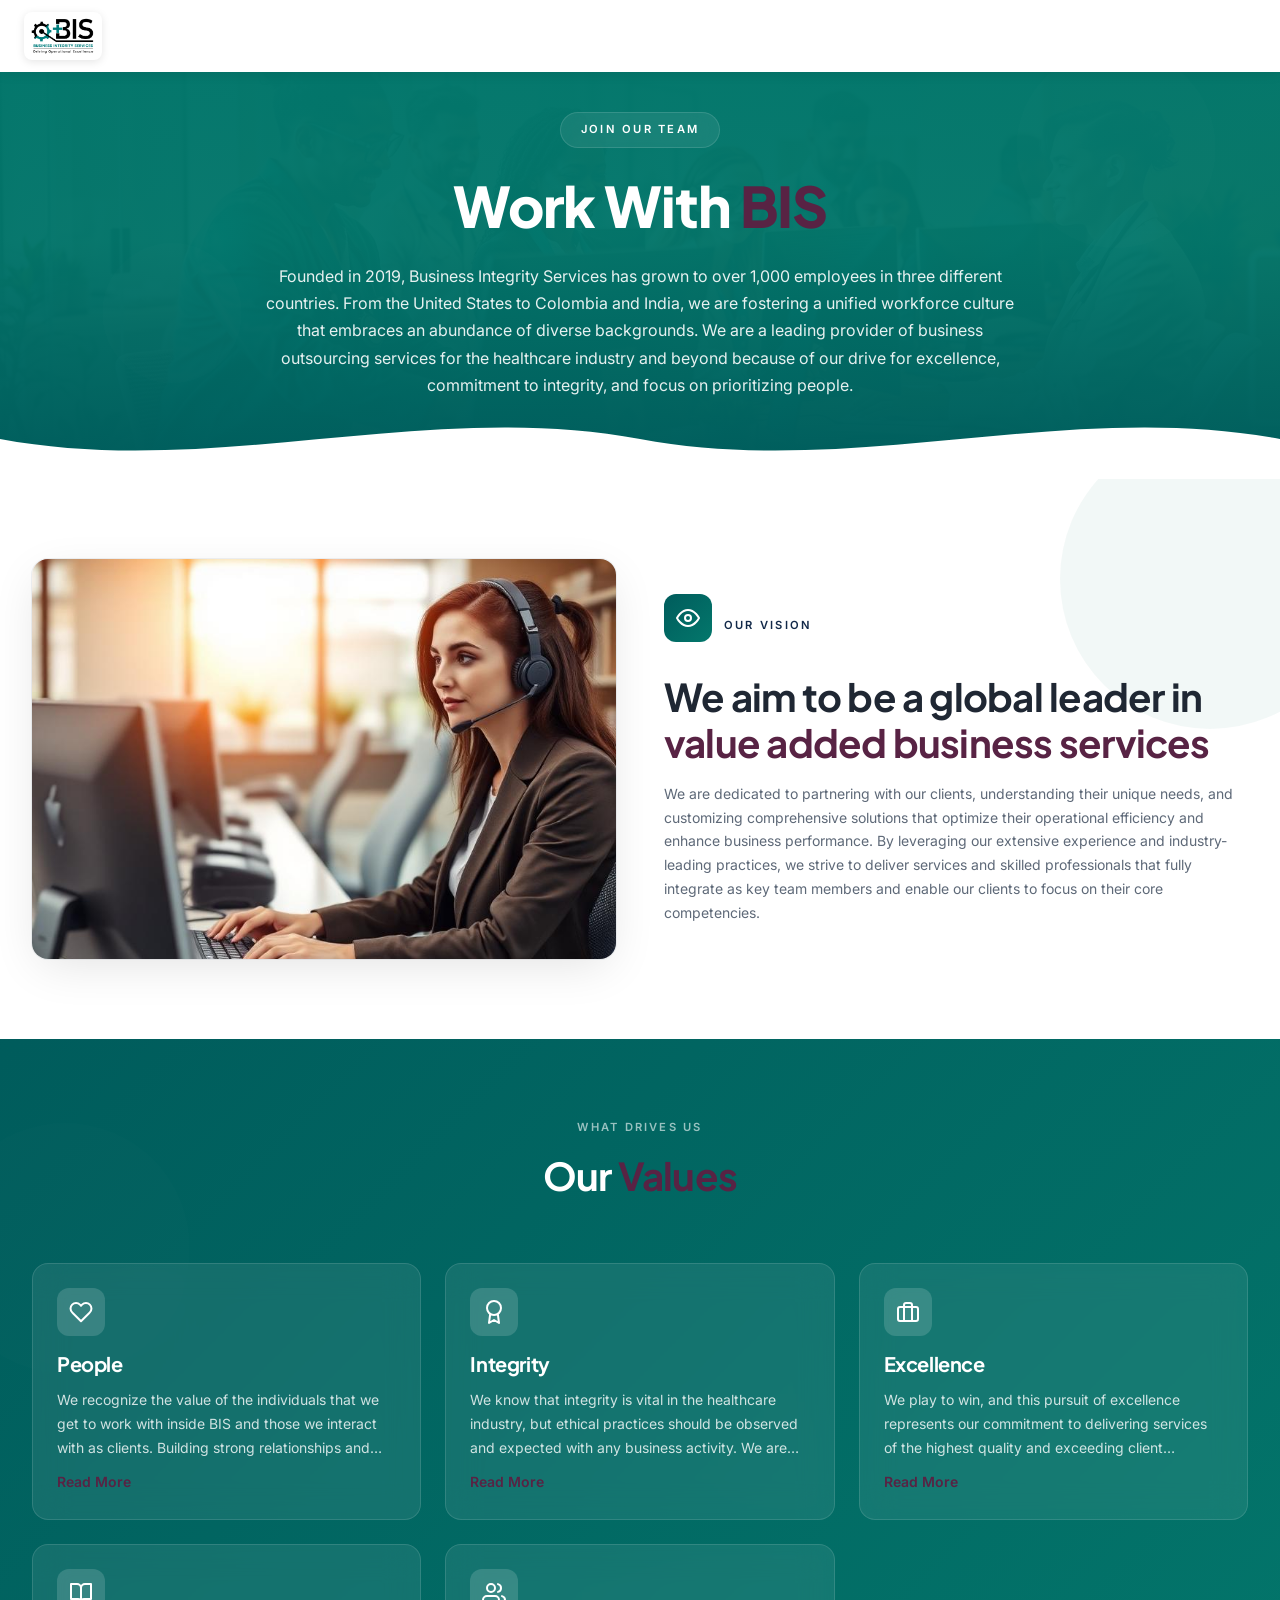
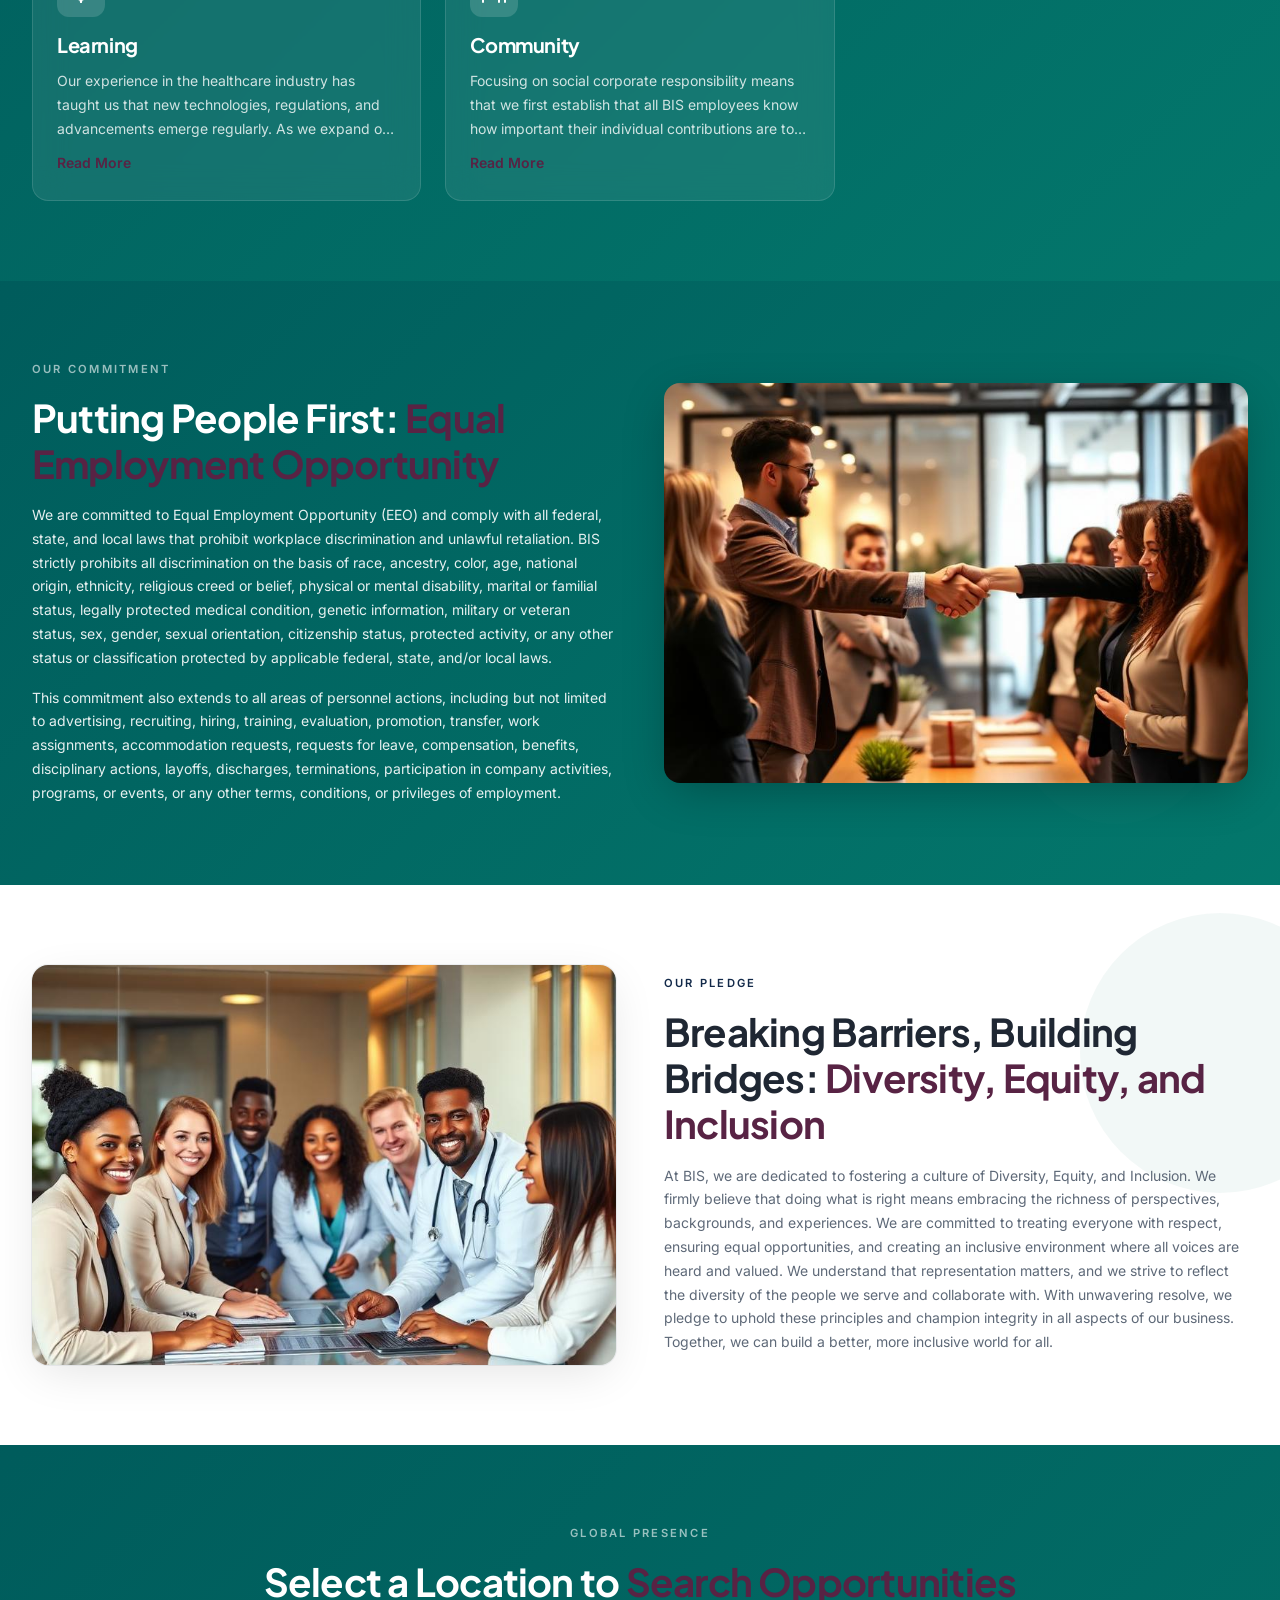
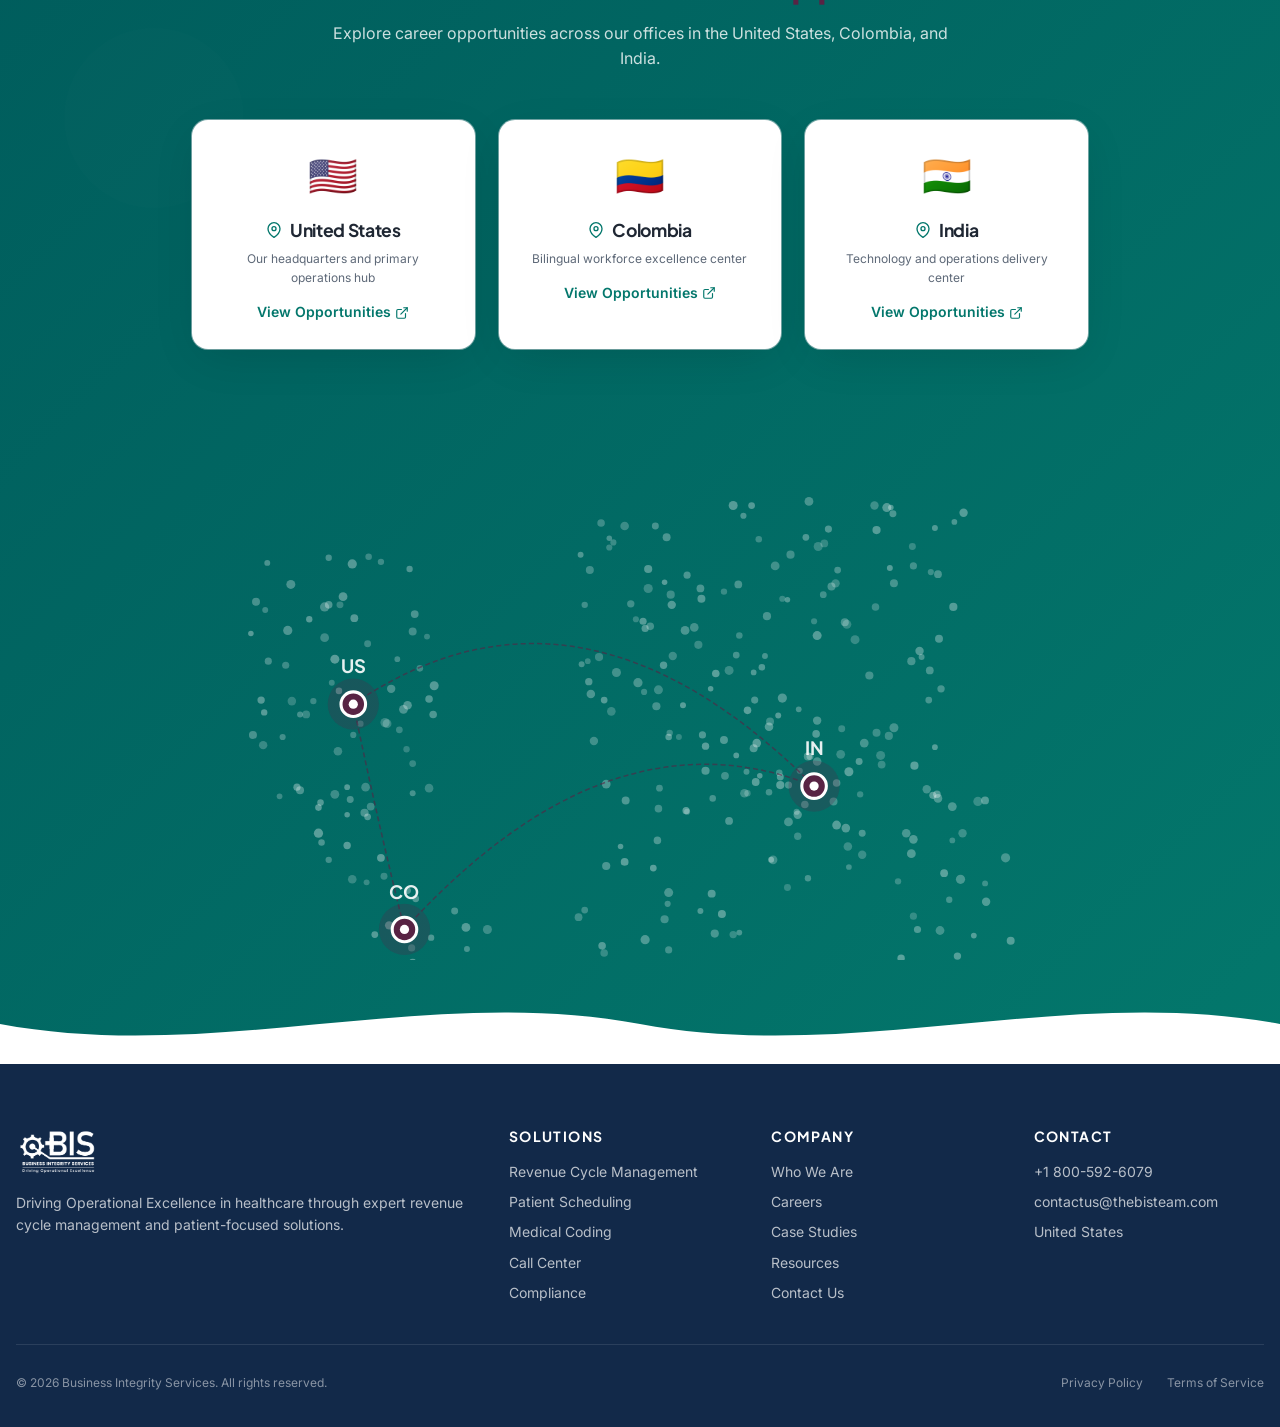
==== commit 89696d04: "Changes Co-authored-by: nihaafthm-ai <238496490+nihaafthm-ai@users.noreply.github.com>" ====
--- a/bis-careers.html
+++ b/bis-careers.html
@@ -1,397 +1,861 @@
 <!DOCTYPE html>
 <html lang="en">
 <head>
-<meta charset="UTF-8"/>
-<meta name="viewport" content="width=device-width, initial-scale=1.0"/>
-<title>Careers - Business Integrity Services</title>
-<meta name="description" content="Join the BIS team. Explore career opportunities across the United States, Colombia, and India."/>
-<link rel="preconnect" href="https://fonts.googleapis.com"/>
-<link rel="preconnect" href="https://fonts.gstatic.com" crossorigin/>
-<link href="https://fonts.googleapis.com/css2?family=Plus+Jakarta+Sans:wght@400;500;600;700;800&family=Inter:wght@300;400;500;600;700;800&display=swap" rel="stylesheet"/>
+<meta charset="UTF-8">
+<meta name="viewport" content="width=device-width, initial-scale=1.0">
+<title>Careers | Business Integrity Services</title>
+<meta name="description" content="Join BIS - explore career opportunities across the United States, Colombia, and India.">
+<link rel="preconnect" href="https://fonts.googleapis.com">
+<link rel="preconnect" href="https://fonts.gstatic.com" crossorigin>
+<link href="https://fonts.googleapis.com/css2?family=Plus+Jakarta+Sans:wght@400;500;600;700;800&family=Inter:wght@300;400;500;600;700;800&display=swap" rel="stylesheet">
 <style>
-*,*::before,*::after{box-sizing:border-box;margin:0;padding:0}
-:root{
---teal:#047B74;--teal-dark:#005c56;--navy:hsl(215,60%,18%);--navy-light:hsl(215,45%,28%);
---gold:hsl(322,43%,24%);--gold-light:hsl(322,35%,40%);
---bg:#ffffff;--fg:hsl(215,25%,16%);--muted:hsl(215,12%,42%);--section-alt:hsl(210,25%,97%);
---border:hsl(210,18%,90%);--radius:0.75rem;
-}
-body{font-family:'Inter',sans-serif;color:var(--fg);background:var(--bg);-webkit-font-smoothing:antialiased;line-height:1.6}
-h1,h2,h3,h4,h5,h6{font-family:'Plus Jakarta Sans',sans-serif !important;letter-spacing:-0.02em;line-height:1.2}
-a{text-decoration:none;color:inherit}
-img{max-width:100%;height:auto;display:block}
-
-/* Navbar */
-.topbar{background:var(--navy);color:#fff;padding:6px 0;font-size:13px}
-.topbar-inner{max-width:1280px;margin:0 auto;padding:0 24px;display:flex;justify-content:flex-end;gap:24px;align-items:center}
-.topbar a{color:#fff;display:flex;align-items:center;gap:6px}
-.navbar{background:#fff;padding:12px 0;position:sticky;top:0;z-index:100;box-shadow:0 1px 3px rgba(0,0,0,0.08)}
-.nav-inner{max-width:1280px;margin:0 auto;padding:0 24px;display:flex;align-items:center;justify-content:space-between}
-.nav-logo img{height:56px;width:auto;padding:4px;background:#fff;border-radius:8px;box-shadow:0 2px 8px rgba(0,0,0,0.1)}
-.nav-links{display:flex;gap:28px;align-items:center}
-.nav-links a{font-weight:500;color:var(--fg);font-size:15px;transition:color 0.2s}
-.nav-links a:hover{color:var(--teal)}
-.nav-cta{background:var(--navy);color:#fff !important;padding:10px 24px;border-radius:var(--radius);font-weight:600;border:2px solid var(--navy);transition:all 0.3s}
-.nav-cta:hover{background:transparent;color:var(--navy) !important}
-
-/* Hero */
-.hero{position:relative;padding:120px 0 100px;overflow:hidden;background:linear-gradient(135deg,var(--teal-dark),var(--teal))}
-.hero-bg{position:absolute;inset:0}
-.hero-bg img{width:100%;height:100%;object-fit:cover;opacity:0.2}
-.hero-overlay{position:absolute;inset:0;background:linear-gradient(180deg,rgba(4,123,116,1) 0%,rgba(4,123,116,0.85) 50%,rgba(0,92,86,1) 100%)}
-.hero-content{position:relative;z-index:2;max-width:800px;margin:0 auto;padding:0 24px;text-align:center;color:#fff}
-.hero-badge{display:inline-block;padding:8px 20px;border-radius:999px;font-size:11px;font-weight:600;letter-spacing:0.2em;text-transform:uppercase;background:rgba(255,255,255,0.08);backdrop-filter:blur(16px);border:1px solid rgba(255,255,255,0.12);margin-bottom:24px}
-.hero h1{font-size:clamp(2.5rem,5vw,3.75rem);font-weight:800;margin-bottom:20px}
-.hero h1 span{color:var(--gold)}
-.hero p{font-size:clamp(0.95rem,1.5vw,1.1rem);opacity:0.9;line-height:1.7;max-width:700px;margin:0 auto}
-.hero-wave{position:absolute;bottom:0;left:0;right:0;line-height:0}
-.hero-wave svg{display:block;width:100%;height:80px}
-
-/* Sections */
-.section{padding:80px 0;position:relative;overflow:hidden}
-.section-alt{background:var(--section-alt)}
-.container{max-width:1280px;margin:0 auto;padding:0 24px}
-.section-label{text-transform:uppercase;letter-spacing:0.2em;font-size:11px;font-weight:600;color:var(--teal);margin-bottom:16px}
-.section-title{font-size:clamp(1.8rem,3vw,2.25rem);font-weight:700;margin-bottom:16px;color:var(--fg)}
-.section-title span{color:var(--gold)}
-
-/* Grid layouts */
-.grid-2{display:grid;grid-template-columns:1fr 1fr;gap:48px;align-items:center}
-@media(max-width:768px){.grid-2{grid-template-columns:1fr;gap:32px}}
-.rounded-img{border-radius:var(--radius);box-shadow:0 12px 48px -8px rgba(0,0,0,0.12);width:100%;height:400px;object-fit:cover}
-
-/* Icon box */
-.icon-box{width:48px;height:48px;border-radius:12px;background:linear-gradient(135deg,var(--teal-dark),var(--teal));display:flex;align-items:center;justify-content:center;margin-bottom:16px}
-.icon-box svg{width:24px;height:24px;color:#fff;stroke:#fff;fill:none;stroke-width:2;stroke-linecap:round;stroke-linejoin:round}
-.icon-row{display:flex;align-items:center;gap:12px;margin-bottom:16px}
-.icon-row .icon-box{margin-bottom:0}
-
-/* Values */
-.values-grid{display:grid;grid-template-columns:repeat(3,1fr);gap:24px}
-@media(max-width:960px){.values-grid{grid-template-columns:repeat(2,1fr)}}
-@media(max-width:600px){.values-grid{grid-template-columns:1fr}}
-.value-card{background:#fff;border-radius:var(--radius);padding:24px;border:1px solid var(--border);box-shadow:0 4px 24px -4px rgba(0,0,0,0.08);transition:all 0.3s;cursor:pointer}
-.value-card:hover{border-color:rgba(4,123,116,0.2);box-shadow:0 12px 48px -8px rgba(0,0,0,0.12);transform:translateY(-2px)}
-.value-card h3{font-size:1.2rem;font-weight:700;margin-bottom:12px}
-.value-card p{font-size:0.875rem;color:var(--muted);line-height:1.7}
-.value-card .read-more{display:inline-flex;align-items:center;gap:4px;margin-top:12px;font-size:0.875rem;font-weight:600;color:var(--teal);transition:gap 0.2s}
-.value-card:hover .read-more{gap:8px}
-.line-clamp-3{display:-webkit-box;-webkit-line-clamp:3;-webkit-box-orient:vertical;overflow:hidden}
-
-/* Map Section */
-.map-section{background:linear-gradient(135deg,var(--teal-dark),var(--teal));color:#fff;padding:80px 0;position:relative;overflow:hidden}
-.map-section .section-label{color:rgba(255,255,255,0.7)}
-.map-section .section-title{color:#fff}
-.map-section p{color:rgba(255,255,255,0.8)}
-.map-svg{max-width:800px;margin:0 auto 48px}
-.location-grid{display:grid;grid-template-columns:repeat(3,1fr);gap:24px;max-width:800px;margin:0 auto}
-@media(max-width:600px){.location-grid{grid-template-columns:1fr}}
-.location-card{background:rgba(255,255,255,0.08);backdrop-filter:blur(16px);border:1px solid rgba(255,255,255,0.12);border-radius:var(--radius);padding:24px;text-align:center;transition:all 0.3s}
-.location-card:hover{background:rgba(255,255,255,0.15)}
-.location-card .flag{font-size:2.5rem;margin-bottom:12px}
-.location-card h3{font-size:1.1rem;font-weight:700;display:flex;align-items:center;justify-content:center;gap:8px;margin-bottom:8px}
-.location-card .link{display:inline-flex;align-items:center;gap:4px;font-size:0.875rem;font-weight:600;color:var(--gold-light);transition:gap 0.2s}
-.location-card:hover .link{gap:8px}
-.map-wave{position:absolute;bottom:0;left:0;right:0;line-height:0}
-.map-wave svg{display:block;width:100%;height:80px}
-
-/* Footer */
-.footer{background:var(--navy);color:#fff;padding:60px 0 30px}
-.footer-grid{display:grid;grid-template-columns:1.5fr 1fr 1fr 1fr;gap:40px;margin-bottom:40px}
-@media(max-width:768px){.footer-grid{grid-template-columns:1fr 1fr;gap:30px}}
-@media(max-width:480px){.footer-grid{grid-template-columns:1fr}}
-.footer-logo img{height:48px;margin-bottom:16px}
-.footer-desc{font-size:0.875rem;color:rgba(255,255,255,0.7);line-height:1.7}
-.footer h4{font-size:0.9rem;font-weight:700;margin-bottom:16px;text-transform:uppercase;letter-spacing:0.05em}
-.footer ul{list-style:none}
-.footer ul li{margin-bottom:10px}
-.footer ul a{font-size:0.875rem;color:rgba(255,255,255,0.7);transition:color 0.2s}
-.footer ul a:hover{color:#fff}
-.footer-bottom{border-top:1px solid rgba(255,255,255,0.1);padding-top:24px;display:flex;justify-content:space-between;align-items:center;flex-wrap:wrap;gap:12px}
-.footer-bottom p{font-size:0.8rem;color:rgba(255,255,255,0.5)}
-.footer-bottom a{font-size:0.8rem;color:rgba(255,255,255,0.5);margin-left:24px}
-
-/* Animations */
-@keyframes pulse-soft{0%,100%{opacity:1}50%{opacity:0.5}}
-.pulse{animation:pulse-soft 3s ease-in-out infinite}
+*,*::before,*::after{box-sizing:border-box!important;margin:0!important;padding:0!important}
+html{scroll-behavior:smooth!important}
+body{
+  font-family:'Inter',sans-serif!important;
+  -webkit-font-smoothing:antialiased!important;
+  -moz-osx-font-smoothing:grayscale!important;
+  background:#fff!important;
+  color:hsl(215,25%,16%)!important;
+  line-height:1.6!important;
+  overflow-x:hidden!important;
+}
+h1,h2,h3,h4,h5,h6{
+  font-family:'Plus Jakarta Sans',sans-serif!important;
+  letter-spacing:-0.02em!important;
+  line-height:1.2!important;
+}
+a{text-decoration:none!important;color:inherit!important}
+img{max-width:100%!important;display:block!important}
+
+/* ── Animations ── */
+@keyframes scroll-left{0%{transform:translateX(0)}100%{transform:translateX(-50%)}}
+@keyframes pulse-soft{0%,100%{opacity:1}50%{opacity:0.7}}
 @keyframes float{0%,100%{transform:translateY(0)}50%{transform:translateY(-12px)}}
-.float{animation:float 6s ease-in-out infinite}
-
-/* Blobs */
-.blob{position:absolute;pointer-events:none;opacity:0.1}
-
-/* Intersection Observer animations */
-.reveal{opacity:0;transform:translateY(30px);transition:opacity 0.7s ease,transform 0.7s ease}
-.reveal.visible{opacity:1;transform:translateY(0)}
-.reveal-left{opacity:0;transform:translateX(-40px);transition:opacity 0.7s ease,transform 0.7s ease}
-.reveal-left.visible{opacity:1;transform:translateX(0)}
-.reveal-right{opacity:0;transform:translateX(40px);transition:opacity 0.7s ease,transform 0.7s ease}
-.reveal-right.visible{opacity:1;transform:translateX(0)}
-
-/* MapPin SVG icon inline */
-.icon-pin{width:16px;height:16px;stroke:var(--gold-light);fill:none;stroke-width:2;stroke-linecap:round;stroke-linejoin:round;flex-shrink:0}
+@keyframes fadeInUp{0%{opacity:0;transform:translateY(30px)}100%{opacity:1;transform:translateY(0)}}
+.animate-pulse-soft{animation:pulse-soft 3s ease-in-out infinite!important}
+.animate-float{animation:float 6s ease-in-out infinite!important}
+.fade-in-up{opacity:0!important;transform:translateY(30px)!important;transition:opacity 0.7s ease-out,transform 0.7s ease-out!important}
+.fade-in-up.visible{opacity:1!important;transform:translateY(0)!important}
+.fade-in-left{opacity:0!important;transform:translateX(-40px)!important;transition:opacity 0.7s ease-out,transform 0.7s ease-out!important}
+.fade-in-left.visible{opacity:1!important;transform:translateX(0)!important}
+.fade-in-right{opacity:0!important;transform:translateX(40px)!important;transition:opacity 0.7s ease-out,transform 0.7s ease-out!important}
+.fade-in-right.visible{opacity:1!important;transform:translateX(0)!important}
+
+/* ── Hero ── */
+.careers-hero{
+  position:relative!important;
+  padding:7rem 1rem 5rem!important;
+  overflow:hidden!important;
+  background:linear-gradient(135deg,hsl(180,100%,18%),hsl(174,95%,24%))!important;
+}
+.careers-hero .bg-img{
+  position:absolute!important;inset:0!important;
+  width:100%!important;height:100%!important;
+  object-fit:cover!important;opacity:0.2!important;
+}
+.careers-hero .overlay{
+  position:absolute!important;inset:0!important;
+  background:linear-gradient(to bottom,hsl(174,95%,24%),hsla(174,95%,24%,0.85),hsl(180,100%,18%))!important;
+}
+.careers-hero .content{position:relative!important;z-index:10!important;max-width:56rem!important;margin:0 auto!important;text-align:center!important}
+.careers-hero .badge{
+  display:inline-block!important;padding:0.5rem 1.25rem!important;border-radius:9999px!important;
+  font-size:0.7rem!important;font-weight:600!important;letter-spacing:0.2em!important;text-transform:uppercase!important;
+  color:#fff!important;background:hsla(0,0%,100%,0.08)!important;backdrop-filter:blur(16px)!important;
+  border:1px solid hsla(0,0%,100%,0.12)!important;margin-bottom:1.5rem!important;
+}
+.careers-hero h1{font-size:clamp(2.2rem,5vw,3.5rem)!important;font-weight:800!important;color:#fff!important;margin-bottom:1.5rem!important}
+.careers-hero h1 .gold{color:hsl(322,43%,24%)!important}
+.careers-hero p{color:hsla(0,0%,100%,0.9)!important;max-width:48rem!important;margin:0 auto!important;font-size:1rem!important;line-height:1.7!important}
+.wave-bottom{position:absolute!important;bottom:0!important;left:0!important;right:0!important;overflow:hidden!important;line-height:0!important}
+.wave-bottom svg{display:block!important;width:100%!important;height:80px!important}
+
+/* ── Blob shapes ── */
+.blob{position:absolute!important;border-radius:50%!important;pointer-events:none!important;opacity:0.12!important}
+
+/* ── Section containers ── */
+.section-white{background:#fff!important;padding:5rem 1rem!important;position:relative!important;overflow:hidden!important}
+.section-teal{
+  background:linear-gradient(135deg,hsl(180,100%,18%),hsl(174,95%,24%))!important;
+  padding:5rem 1rem!important;position:relative!important;overflow:hidden!important;
+}
+.container{max-width:80rem!important;margin:0 auto!important;padding:0 1rem!important;position:relative!important;z-index:10!important}
+
+/* ── Two-column grid ── */
+.grid-2{display:grid!important;grid-template-columns:1fr!important;gap:3rem!important;align-items:center!important}
+@media(min-width:768px){.grid-2{grid-template-columns:1fr 1fr!important}}
+.grid-2 img{border-radius:1rem!important;width:100%!important;height:400px!important;object-fit:cover!important}
+.grid-2 .shadow-img{box-shadow:0 12px 48px -8px rgba(0,0,0,0.12),0 0 0 1px hsla(210,18%,90%,0.5)!important}
+.grid-2 .shadow-img-dark{box-shadow:0 12px 48px -8px rgba(0,0,0,0.3)!important}
+
+/* ── Labels ── */
+.label{text-transform:uppercase!important;letter-spacing:0.2em!important;font-size:0.7rem!important;font-weight:600!important;margin-bottom:1rem!important}
+.label-dark{color:hsl(215,60%,18%)!important}
+.label-light{color:hsla(0,0%,100%,0.6)!important}
+.text-gold{color:hsl(322,43%,24%)!important}
+.text-white{color:#fff!important}
+.text-body{color:hsl(215,12%,42%)!important;font-size:0.875rem!important;line-height:1.7!important}
+.text-body-light{color:hsla(0,0%,100%,0.9)!important;font-size:0.875rem!important;line-height:1.7!important}
+h2.section-title{font-size:clamp(1.75rem,3vw,2.5rem)!important;font-weight:700!important;margin-bottom:1rem!important}
+h2.section-title-dark{color:hsl(215,25%,16%)!important}
+h2.section-title-light{color:#fff!important}
+
+/* ── Icon box ── */
+.icon-box{
+  width:3rem!important;height:3rem!important;border-radius:0.75rem!important;
+  display:flex!important;align-items:center!important;justify-content:center!important;
+  margin-bottom:1rem!important;
+}
+.icon-box-teal{background:linear-gradient(135deg,hsl(180,100%,18%),hsl(174,95%,24%))!important}
+.icon-box-glass{background:hsla(0,0%,100%,0.15)!important}
+.icon-box svg{width:1.5rem!important;height:1.5rem!important;color:#fff!important;stroke:#fff!important;fill:none!important}
+
+/* ── Values grid ── */
+.values-grid{display:grid!important;grid-template-columns:1fr!important;gap:1.5rem!important}
+@media(min-width:640px){.values-grid{grid-template-columns:1fr 1fr!important}}
+@media(min-width:1024px){.values-grid{grid-template-columns:1fr 1fr 1fr!important}}
+.value-card{
+  background:hsla(0,0%,100%,0.08)!important;backdrop-filter:blur(16px)!important;
+  border:1px solid hsla(0,0%,100%,0.12)!important;border-radius:1rem!important;
+  padding:1.5rem!important;cursor:pointer!important;transition:all 0.3s ease!important;
+}
+.value-card:hover{background:hsla(0,0%,100%,0.15)!important}
+.value-card h3{font-size:1.25rem!important;font-weight:700!important;color:#fff!important;margin-bottom:0.75rem!important}
+.value-card p{color:hsla(0,0%,100%,0.8)!important;font-size:0.875rem!important;line-height:1.7!important}
+.value-card p.clamped{display:-webkit-box!important;-webkit-line-clamp:3!important;-webkit-box-orient:vertical!important;overflow:hidden!important}
+.value-card .read-more{
+  display:inline-block!important;margin-top:0.75rem!important;color:hsl(322,43%,24%)!important;
+  font-size:0.875rem!important;font-weight:600!important;cursor:pointer!important;
+  transition:all 0.2s!important;
+}
+.value-card .read-more:hover{opacity:0.8!important}
+
+/* ── Location cards ── */
+.locations-grid{display:grid!important;grid-template-columns:1fr!important;gap:1.5rem!important;max-width:56rem!important;margin:0 auto 3rem!important}
+@media(min-width:640px){.locations-grid{grid-template-columns:1fr 1fr 1fr!important}}
+.location-card{
+  background:#fff!important;border-radius:1rem!important;padding:1.5rem!important;text-align:center!important;
+  box-shadow:0 12px 48px -8px rgba(0,0,0,0.12),0 0 0 1px hsla(210,18%,90%,0.5)!important;
+  transition:all 0.3s ease!important;display:block!important;
+}
+.location-card:hover{transform:scale(1.05)!important}
+.location-card .flag{font-size:2.5rem!important;margin-bottom:0.75rem!important}
+.location-card .loc-name{
+  display:flex!important;align-items:center!important;justify-content:center!important;gap:0.5rem!important;margin-bottom:0.5rem!important;
+}
+.location-card .loc-name svg{width:1rem!important;height:1rem!important;color:hsl(174,95%,24%)!important;stroke:hsl(174,95%,24%)!important;fill:none!important}
+.location-card .loc-name h3{font-size:1.1rem!important;font-weight:700!important;color:hsl(215,25%,16%)!important}
+.location-card .loc-desc{color:hsl(215,12%,42%)!important;font-size:0.75rem!important;margin-bottom:0.75rem!important}
+.location-card .loc-link{
+  display:inline-flex!important;align-items:center!important;gap:0.25rem!important;
+  color:hsl(174,95%,24%)!important;font-size:0.875rem!important;font-weight:600!important;
+  transition:gap 0.2s!important;
+}
+.location-card:hover .loc-link{gap:0.5rem!important}
+.location-card .loc-link svg{width:0.875rem!important;height:0.875rem!important;stroke:hsl(174,95%,24%)!important;fill:none!important}
+
+/* ── Map ── */
+.map-container{max-width:64rem!important;margin:0 auto!important}
+.map-container svg{width:100%!important;height:auto!important}
+
+/* ── Footer ── */
+.careers-footer{
+  background:hsl(215,60%,18%)!important;color:hsla(0,0%,100%,0.8)!important;
+  padding:4rem 1rem 2rem!important;
+}
+.footer-grid{display:grid!important;grid-template-columns:1fr!important;gap:2rem!important;max-width:80rem!important;margin:0 auto!important}
+@media(min-width:768px){.footer-grid{grid-template-columns:2fr 1fr 1fr 1fr!important}}
+.footer-grid h4{font-size:0.875rem!important;font-weight:700!important;color:#fff!important;text-transform:uppercase!important;letter-spacing:0.1em!important;margin-bottom:1rem!important}
+.footer-grid a{display:block!important;color:hsla(0,0%,100%,0.7)!important;font-size:0.875rem!important;margin-bottom:0.5rem!important;transition:color 0.2s!important}
+.footer-grid a:hover{color:#fff!important}
+.footer-bottom{border-top:1px solid hsla(0,0%,100%,0.1)!important;padding-top:1.5rem!important;margin-top:2rem!important;display:flex!important;flex-wrap:wrap!important;justify-content:space-between!important;align-items:center!important;max-width:80rem!important;margin-left:auto!important;margin-right:auto!important}
+.footer-bottom p{font-size:0.75rem!important;color:hsla(0,0%,100%,0.5)!important}
+.footer-bottom a{font-size:0.75rem!important;color:hsla(0,0%,100%,0.5)!important;margin-left:1.5rem!important}
+
+/* ── Navbar ── */
+.navbar{
+  position:fixed!important;top:0!important;left:0!important;right:0!important;z-index:50!important;
+  background:#fff!important;box-shadow:0 2px 12px rgba(0,0,0,0.08)!important;
+  padding:0.75rem 1.5rem!important;display:flex!important;align-items:center!important;justify-content:space-between!important;
+}
+.navbar img{height:3rem!important;width:auto!important}
+
+/* ── Responsive order ── */
+@media(max-width:767px){
+  .order-mob-1{order:1!important}
+  .order-mob-2{order:2!important}
+}
 </style>
 </head>
 <body>
 
-<!-- Top Bar -->
-<div class="topbar">
-<div class="topbar-inner">
-<a href="tel:+18005926079"><svg width="14" height="14" viewBox="0 0 24 24" fill="none" stroke="currentColor" stroke-width="2" stroke-linecap="round" stroke-linejoin="round"><path d="M22 16.92v3a2 2 0 01-2.18 2 19.79 19.79 0 01-8.63-3.07 19.5 19.5 0 01-6-6 19.79 19.79 0 01-3.07-8.67A2 2 0 014.11 2h3a2 2 0 012 1.72c.127.96.361 1.903.7 2.81a2 2 0 01-.45 2.11L8.09 9.91a16 16 0 006 6l1.27-1.27a2 2 0 012.11-.45c.907.339 1.85.573 2.81.7A2 2 0 0122 16.92z"/></svg>+1 800-592-6079</a>
-<a href="mailto:contactus@thebisteam.com"><svg width="14" height="14" viewBox="0 0 24 24" fill="none" stroke="currentColor" stroke-width="2" stroke-linecap="round" stroke-linejoin="round"><rect width="20" height="16" x="2" y="4" rx="2"/><path d="m22 7-8.97 5.7a1.94 1.94 0 01-2.06 0L2 7"/></svg>contactus@thebisteam.com</a>
-</div>
-</div>
-
 <!-- Navbar -->
 <nav class="navbar">
-<div class="nav-inner">
-<a href="https://businessintegrityservices.com/" class="nav-logo"><img src="[data-uri]" alt="BIS Logo"/></a>
-<div class="nav-links">
-<a href="https://businessintegrityservices.com/">Home</a>
-<a href="https://businessintegrityservices.com/who-we-are-old/">Who We Are</a>
-<a href="https://businessintegrityservices.com/our-solutions/">Our Solutions</a>
-<a href="https://businessintegrityservices.com/blogs/">Resources</a>
-<a href="https://businessintegrityservices.com/careers/" style="color:var(--teal);font-weight:700">Careers</a>
-<a href="https://businessintegrityservices.com/contact-us/">Contact Us</a>
-<a href="https://businessintegrityservices.com/contact-us/" class="nav-cta">Contact Us</a>
-</div>
-</div>
+  <a href="/"><img src="[data-uri]" alt="BIS Logo" style="height:3rem!important;background:#fff!important;border-radius:0.5rem!important;padding:0.25rem!important;box-shadow:0 2px 8px rgba(0,0,0,0.1)!important"></a>
 </nav>
 
 <!-- Hero Section -->
-<section class="hero">
-<div class="hero-bg"><img src="[data-uri]